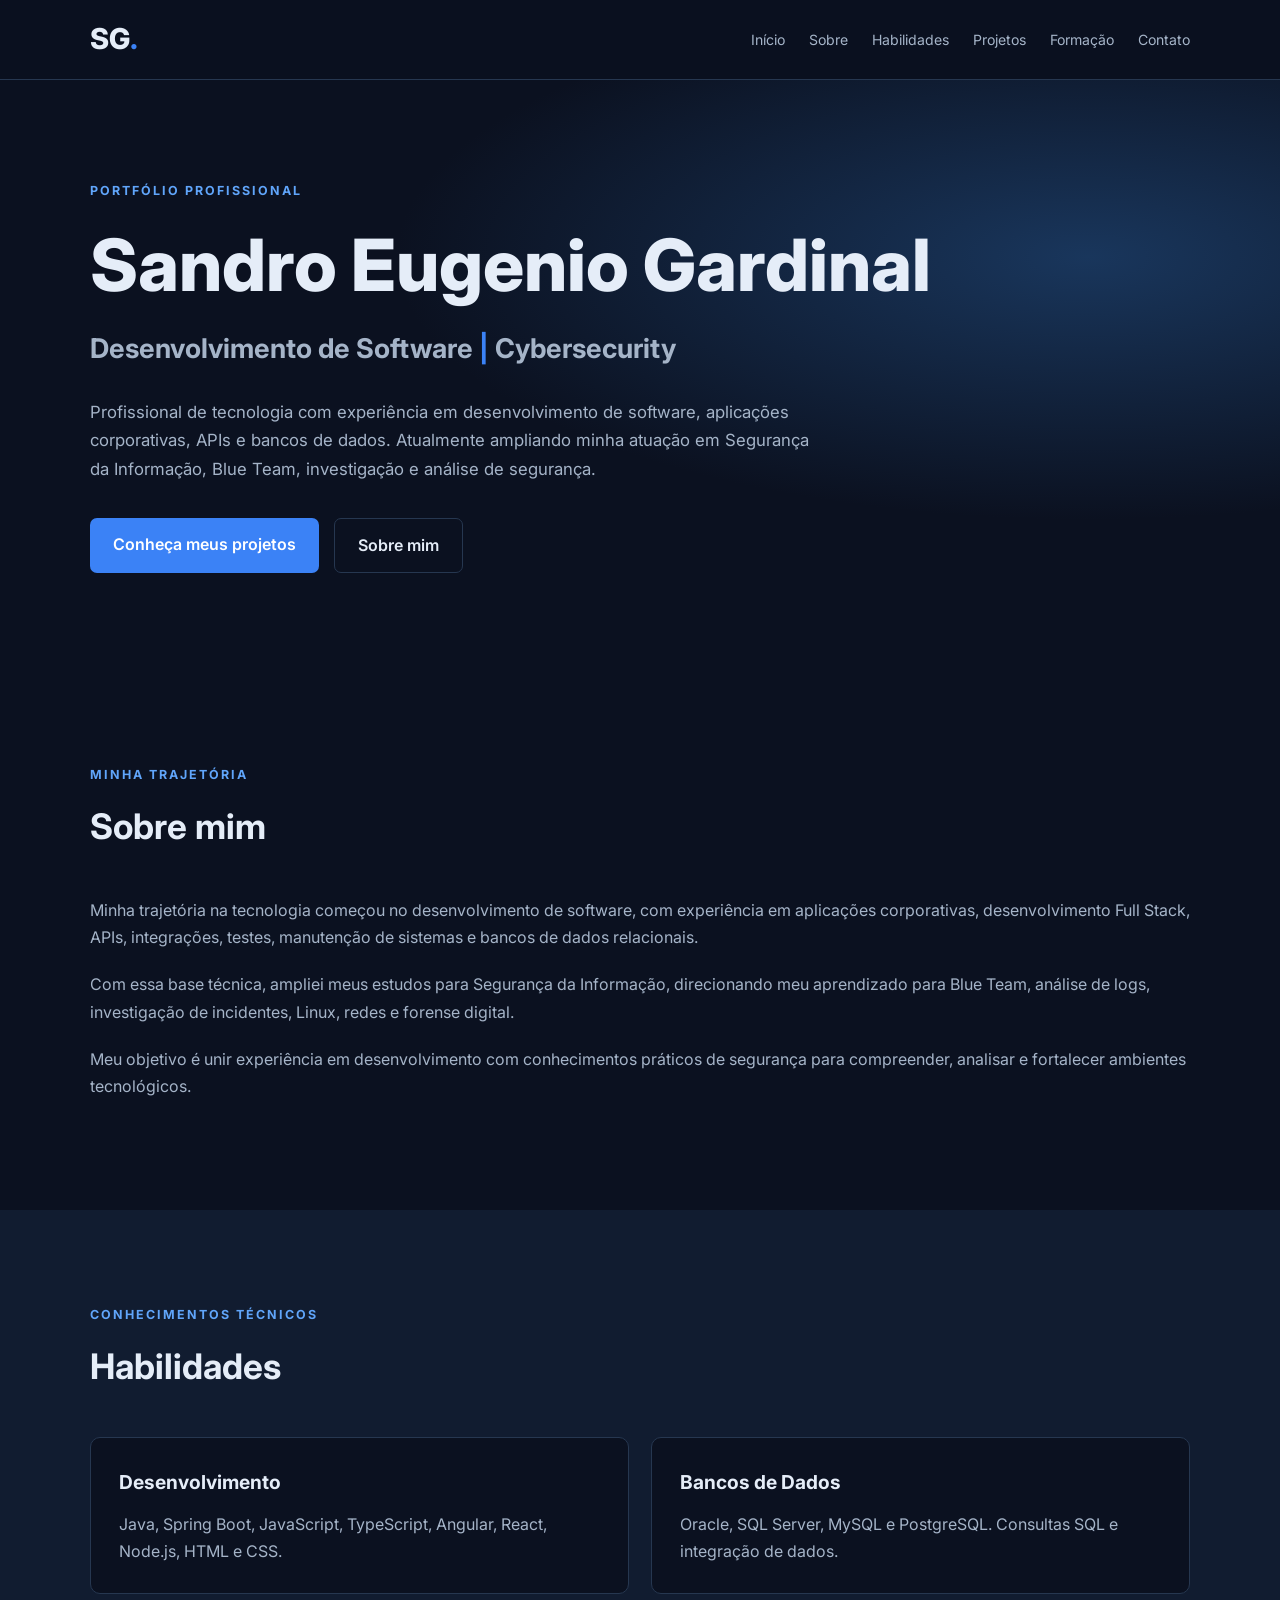
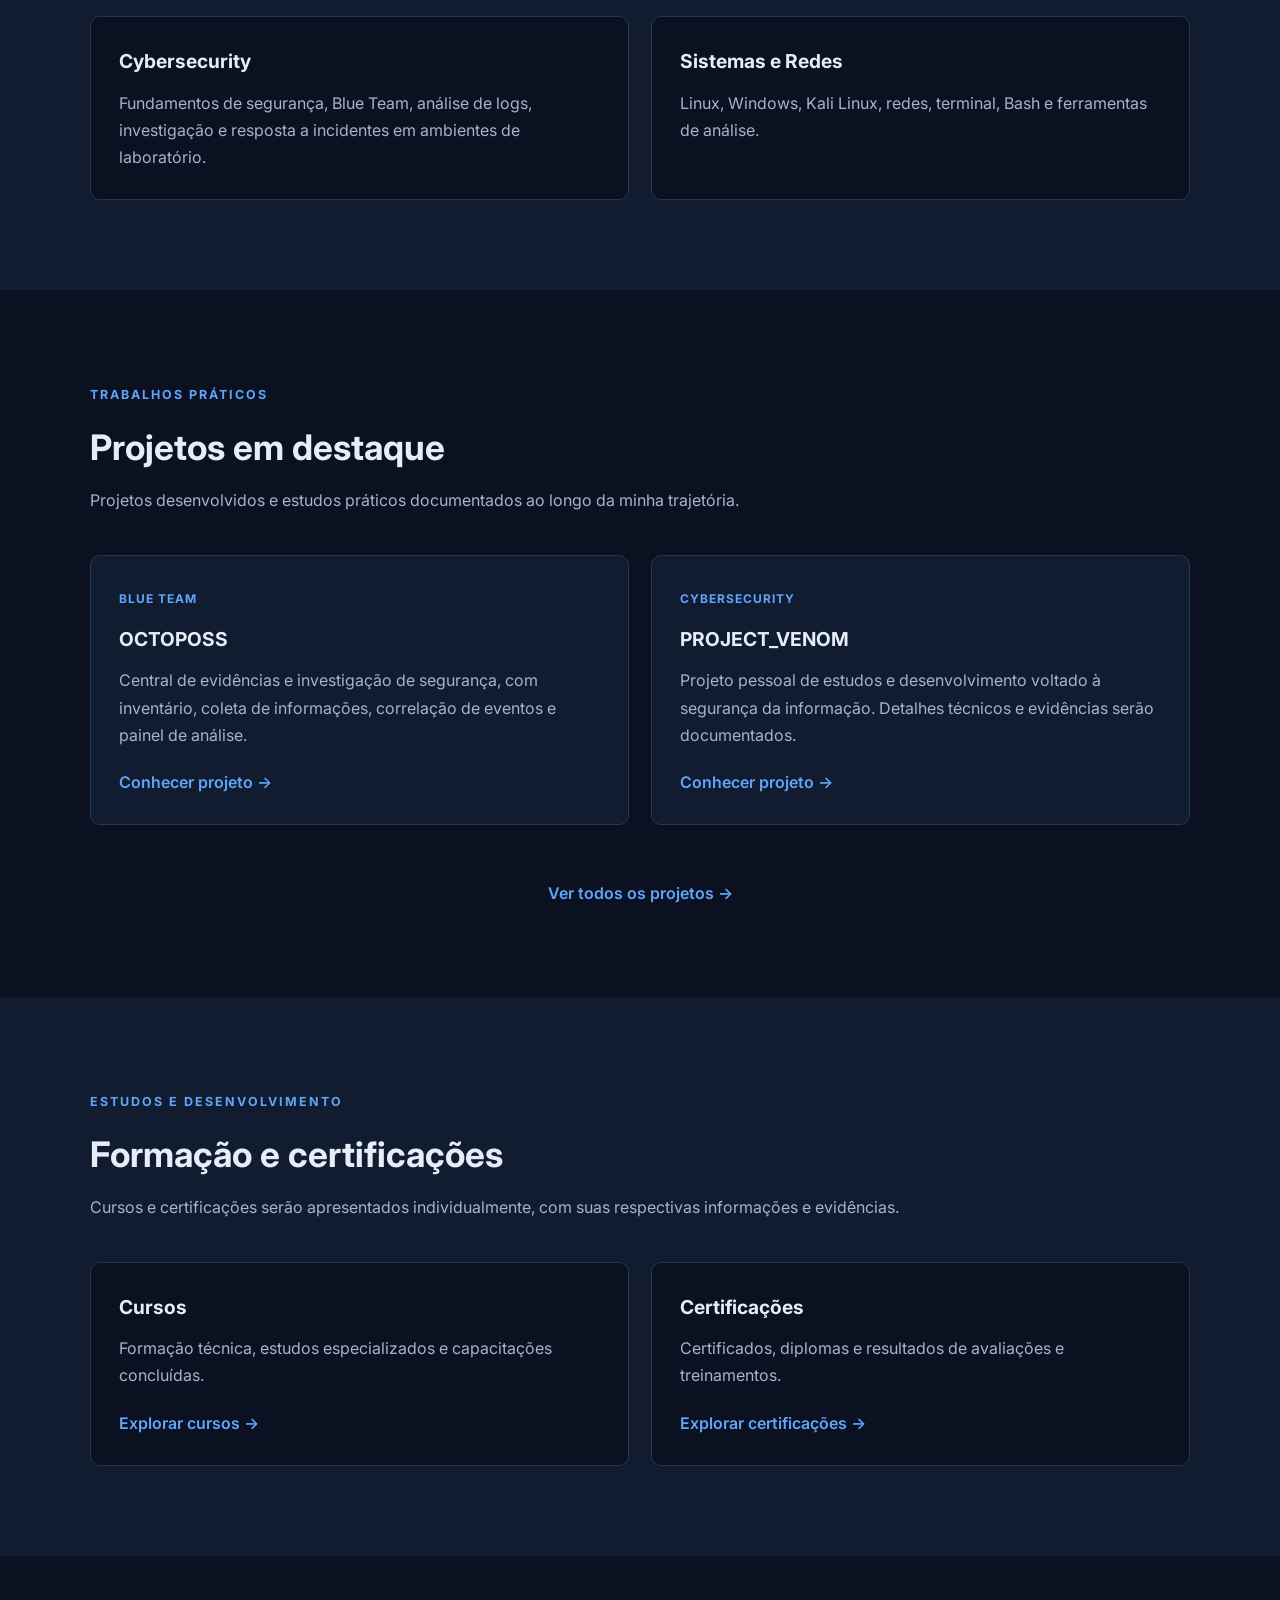
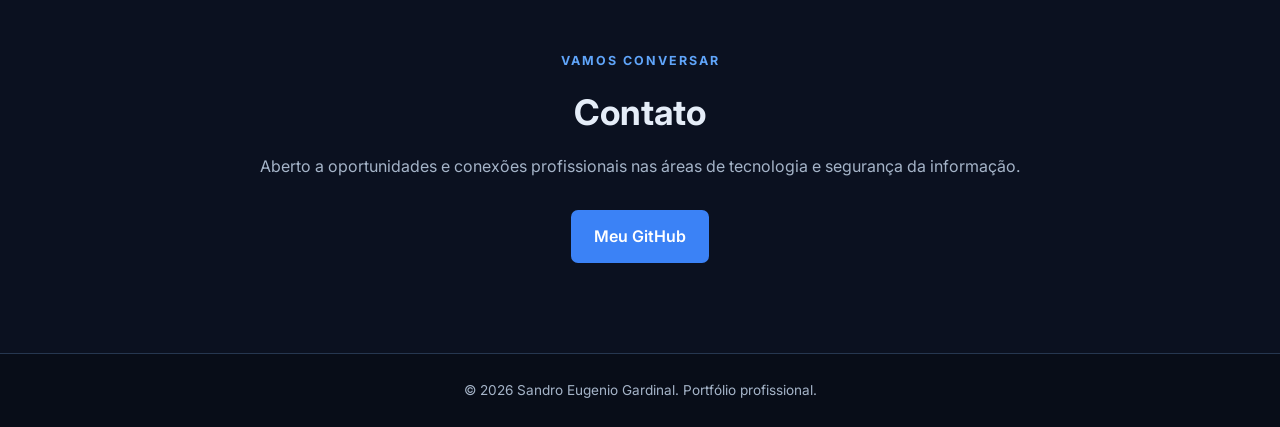
==== index.html @ ea3b9dcc "feat: add portfolio and OCTOPOSS project page" ====
<!DOCTYPE html>
<html lang="pt-BR">
<head>
    <meta charset="UTF-8">
    <meta name="viewport" content="width=device-width, initial-scale=1.0">

    <meta name="description" content="Portfólio profissional de Sandro Eugenio Gardinal. Desenvolvimento de software, Cybersecurity, Blue Team e projetos práticos.">

    <meta name="author" content="Sandro Eugenio Gardinal">

    <title>Sandro Gardinal | Portfólio Profissional</title>

    <link rel="stylesheet" href="assets/css/style.css">
</head>

<body>

    <header class="header">
        <nav class="navbar">
            <a href="index.html" class="logo">SG<span>.</span></a>

            <ul class="nav-links">
                <li><a href="#inicio">Início</a></li>
                <li><a href="#sobre">Sobre</a></li>
                <li><a href="#habilidades">Habilidades</a></li>
                <li><a href="#projetos">Projetos</a></li>
                <li><a href="#formacao">Formação</a></li>
                <li><a href="#contato">Contato</a></li>
            </ul>
        </nav>
    </header>

    <main>

        <section id="inicio" class="hero">

            <div class="hero-content">

                <span class="eyebrow">
                    PORTFÓLIO PROFISSIONAL
                </span>

                <h1>
                    Sandro Eugenio Gardinal
                </h1>

                <h2>
                    Desenvolvimento de Software
                    <span>|</span>
                    Cybersecurity
                </h2>

                <p>
                    Profissional de tecnologia com experiência em
                    desenvolvimento de software, aplicações corporativas,
                    APIs e bancos de dados. Atualmente ampliando minha
                    atuação em Segurança da Informação, Blue Team,
                    investigação e análise de segurança.
                </p>

                <div class="hero-buttons">
                    <a href="#projetos" class="btn btn-primary">
                        Conheça meus projetos
                    </a>

                    <a href="#sobre" class="btn btn-secondary">
                        Sobre mim
                    </a>
                </div>

            </div>

        </section>

        <section id="sobre" class="section">

            <div class="section-heading">
                <span class="eyebrow">MINHA TRAJETÓRIA</span>
                <h2>Sobre mim</h2>
            </div>

            <div class="about-content">

                <p>
                    Minha trajetória na tecnologia começou no desenvolvimento
                    de software, com experiência em aplicações corporativas,
                    desenvolvimento Full Stack, APIs, integrações, testes,
                    manutenção de sistemas e bancos de dados relacionais.
                </p>

                <p>
                    Com essa base técnica, ampliei meus estudos para
                    Segurança da Informação, direcionando meu aprendizado
                    para Blue Team, análise de logs, investigação de
                    incidentes, Linux, redes e forense digital.
                </p>

                <p>
                    Meu objetivo é unir experiência em desenvolvimento
                    com conhecimentos práticos de segurança para
                    compreender, analisar e fortalecer ambientes tecnológicos.
                </p>

            </div>

        </section>

        <section id="habilidades" class="section section-alt">

            <div class="section-heading">
                <span class="eyebrow">CONHECIMENTOS TÉCNICOS</span>
                <h2>Habilidades</h2>
            </div>

            <div class="skills-grid">

                <article class="skill-card">
                    <h3>Desenvolvimento</h3>
                    <p>
                        Java, Spring Boot, JavaScript, TypeScript,
                        Angular, React, Node.js, HTML e CSS.
                    </p>
                </article>

                <article class="skill-card">
                    <h3>Bancos de Dados</h3>
                    <p>
                        Oracle, SQL Server, MySQL e PostgreSQL.
                        Consultas SQL e integração de dados.
                    </p>
                </article>

                <article class="skill-card">
                    <h3>Cybersecurity</h3>
                    <p>
                        Fundamentos de segurança, Blue Team,
                        análise de logs, investigação e resposta
                        a incidentes em ambientes de laboratório.
                    </p>
                </article>

                <article class="skill-card">
                    <h3>Sistemas e Redes</h3>
                    <p>
                        Linux, Windows, Kali Linux, redes,
                        terminal, Bash e ferramentas de análise.
                    </p>
                </article>

            </div>

        </section>

        <section id="projetos" class="section">

            <div class="section-heading">
                <span class="eyebrow">TRABALHOS PRÁTICOS</span>
                <h2>Projetos em destaque</h2>
                <p>
                    Projetos desenvolvidos e estudos práticos
                    documentados ao longo da minha trajetória.
                </p>
            </div>

            <div class="projects-grid">

                <article class="project-card">
                    <span class="project-category">BLUE TEAM</span>

                    <h3>OCTOPOSS</h3>

                    <p>
                        Central de evidências e investigação de segurança,
                        com inventário, coleta de informações,
                        correlação de eventos e painel de análise.
                    </p>

                    <a href="projetos/octoposs.html">
                        Conhecer projeto →
                    </a>
                </article>

                <article class="project-card">
                    <span class="project-category">CYBERSECURITY</span>

                    <h3>PROJECT_VENOM</h3>

                    <p>
                        Projeto pessoal de estudos e desenvolvimento
                        voltado à segurança da informação.
                        Detalhes técnicos e evidências serão documentados.
                    </p>

                    <a href="projetos/project-venom.html">
                        Conhecer projeto →
                    </a>
                </article>

            </div>

            <div class="center-action">
                <a href="projetos/index.html" class="text-link">
                    Ver todos os projetos →
                </a>
            </div>

        </section>

        <section id="formacao" class="section section-alt">

            <div class="section-heading">
                <span class="eyebrow">ESTUDOS E DESENVOLVIMENTO</span>
                <h2>Formação e certificações</h2>
                <p>
                    Cursos e certificações serão apresentados
                    individualmente, com suas respectivas informações
                    e evidências.
                </p>
            </div>

            <div class="formation-grid">

                <article class="formation-card">
                    <h3>Cursos</h3>
                    <p>
                        Formação técnica, estudos especializados
                        e capacitações concluídas.
                    </p>
                    <a href="cursos/index.html">
                        Explorar cursos →
                    </a>
                </article>

                <article class="formation-card">
                    <h3>Certificações</h3>
                    <p>
                        Certificados, diplomas e resultados
                        de avaliações e treinamentos.
                    </p>
                    <a href="certificacoes/index.html">
                        Explorar certificações →
                    </a>
                </article>

            </div>

        </section>

        <section id="contato" class="section contact-section">

            <div class="section-heading">
                <span class="eyebrow">VAMOS CONVERSAR</span>
                <h2>Contato</h2>
                <p>
                    Aberto a oportunidades e conexões profissionais
                    nas áreas de tecnologia e segurança da informação.
                </p>
            </div>

            <a
                href="https://github.com/sandro469"
                target="_blank"
                rel="noopener noreferrer"
                class="btn btn-primary">
                Meu GitHub
            </a>

        </section>

    </main>

    <footer class="footer">
        <p>
            © <span id="current-year">2026</span>
            Sandro Eugenio Gardinal. Portfólio profissional.
        </p>
    </footer>

    <script src="assets/js/script.js"></script>

</body>
</html>
---- assets/css/style.css ----
@import url('https://fonts.googleapis.com/css2?family=Inter:wght@400;500;600;700;800&display=swap');

:root {
    --background: #0b1120;
    --surface: #111c30;
    --surface-alt: #152238;
    --primary: #3b82f6;
    --primary-light: #60a5fa;
    --text: #e5edf8;
    --muted: #a5b4c8;
    --border: #263750;
}

* {
    margin: 0;
    padding: 0;
    box-sizing: border-box;
    scroll-behavior: smooth;
}

body {
    font-family: 'Inter', sans-serif;
    background: var(--background);
    color: var(--text);
    line-height: 1.7;
}

a {
    color: inherit;
    text-decoration: none;
}

.header {
    position: sticky;
    top: 0;
    z-index: 100;
    background: rgba(11, 17, 32, 0.95);
    border-bottom: 1px solid var(--border);
    backdrop-filter: blur(12px);
}

.navbar {
    max-width: 1150px;
    margin: auto;
    min-height: 76px;
    padding: 15px 25px;
    display: flex;
    justify-content: space-between;
    align-items: center;
    gap: 20px;
}

.logo {
    font-size: 1.8rem;
    font-weight: 800;
}

.logo span {
    color: var(--primary);
}

.nav-links {
    display: flex;
    list-style: none;
    gap: 24px;
    flex-wrap: wrap;
}

.nav-links a {
    color: var(--muted);
    font-size: 0.88rem;
    transition: 0.3s;
}

.nav-links a:hover {
    color: var(--primary-light);
}

.hero {
    min-height: 590px;
    display: flex;
    align-items: center;
    padding: 90px 25px;
    background:
        radial-gradient(ellipse at 85% 30%, #19365c 0%, transparent 45%),
        var(--background);
}

.hero-content {
    width: 100%;
    max-width: 1100px;
    margin: auto;
}

.eyebrow {
    color: var(--primary-light);
    font-size: 0.78rem;
    font-weight: 700;
    letter-spacing: 2px;
}

.hero h1 {
    font-size: clamp(2.4rem, 6vw, 4.5rem);
    line-height: 1.15;
    margin: 20px 0;
    font-weight: 800;
}

.hero h2 {
    font-size: clamp(1.1rem, 3vw, 1.7rem);
    color: var(--muted);
    margin-bottom: 25px;
}

.hero h2 span {
    color: var(--primary);
}

.hero p {
    max-width: 720px;
    color: var(--muted);
    font-size: 1.05rem;
}

.hero-buttons {
    display: flex;
    gap: 15px;
    flex-wrap: wrap;
    margin-top: 35px;
}

.btn {
    display: inline-block;
    padding: 13px 23px;
    border-radius: 7px;
    font-weight: 600;
    transition: 0.3s;
}

.btn-primary {
    background: var(--primary);
    color: white;
}

.btn-primary:hover {
    background: #2563eb;
    transform: translateY(-2px);
}

.btn-secondary {
    border: 1px solid var(--border);
    color: var(--text);
}

.btn-secondary:hover {
    border-color: var(--primary);
    color: var(--primary-light);
}

.section {
    padding: 90px 25px;
}

.section-alt {
    background: var(--surface);
}

.section-heading {
    max-width: 1100px;
    margin: 0 auto 40px;
}

.section-heading h2 {
    font-size: 2.2rem;
    margin: 10px 0;
}

.section-heading p {
    color: var(--muted);
}

.about-content {
    max-width: 1100px;
    margin: auto;
    color: var(--muted);
}

.about-content p {
    margin-bottom: 20px;
}

.skills-grid,
.projects-grid,
.formation-grid {
    max-width: 1100px;
    margin: auto;
    display: grid;
    grid-template-columns: repeat(2, 1fr);
    gap: 22px;
}

.skill-card,
.project-card,
.formation-card {
    background: var(--surface);
    padding: 28px;
    border: 1px solid var(--border);
    border-radius: 10px;
    transition: 0.3s;
}

.section-alt .skill-card,
.section-alt .formation-card {
    background: var(--background);
}

.skill-card:hover,
.project-card:hover,
.formation-card:hover {
    transform: translateY(-5px);
    border-color: var(--primary);
}

.skill-card h3,
.project-card h3,
.formation-card h3 {
    font-size: 1.2rem;
    margin-bottom: 12px;
}

.skill-card p,
.project-card p,
.formation-card p {
    color: var(--muted);
}

.project-category {
    color: var(--primary-light);
    font-size: 0.75rem;
    font-weight: 700;
    letter-spacing: 1px;
}

.project-card h3 {
    margin-top: 12px;
}

.project-card a,
.formation-card a,
.text-link {
    display: inline-block;
    margin-top: 20px;
    color: var(--primary-light);
    font-weight: 600;
}

.project-card a:hover,
.formation-card a:hover,
.text-link:hover {
    color: white;
}

.center-action {
    max-width: 1100px;
    margin: 35px auto 0;
    text-align: center;
}

.contact-section {
    text-align: center;
}

.contact-section .section-heading {
    margin-bottom: 30px;
}

.footer {
    padding: 25px;
    text-align: center;
    background: #080d18;
    border-top: 1px solid var(--border);
    color: var(--muted);
    font-size: 0.85rem;
}

@media (max-width: 768px) {
    .navbar {
        flex-direction: column;
    }

    .nav-links {
        justify-content: center;
        gap: 12px 18px;
    }

    .hero {
        min-height: auto;
        padding: 75px 22px;
    }

    .section {
        padding: 65px 22px;
    }

    .skills-grid,
    .projects-grid,
    .formation-grid {
        grid-template-columns: 1fr;
    }
}
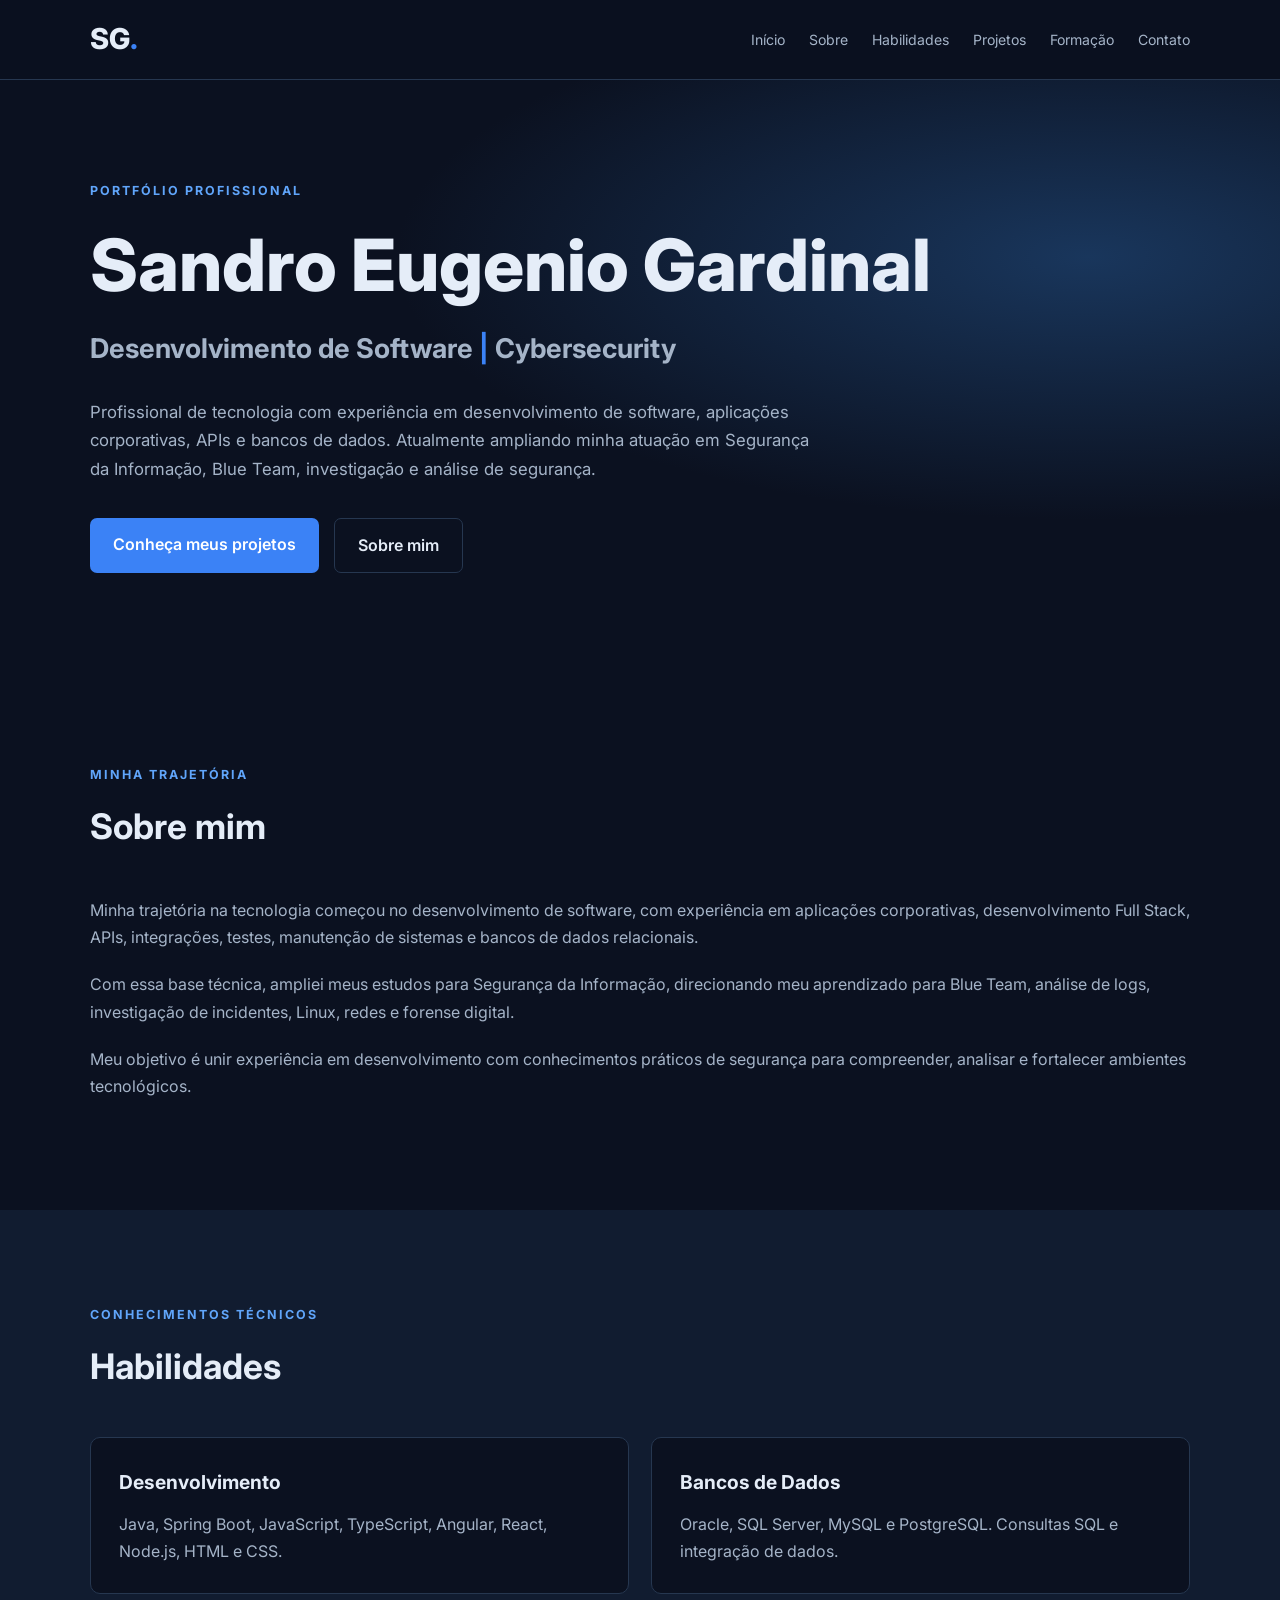
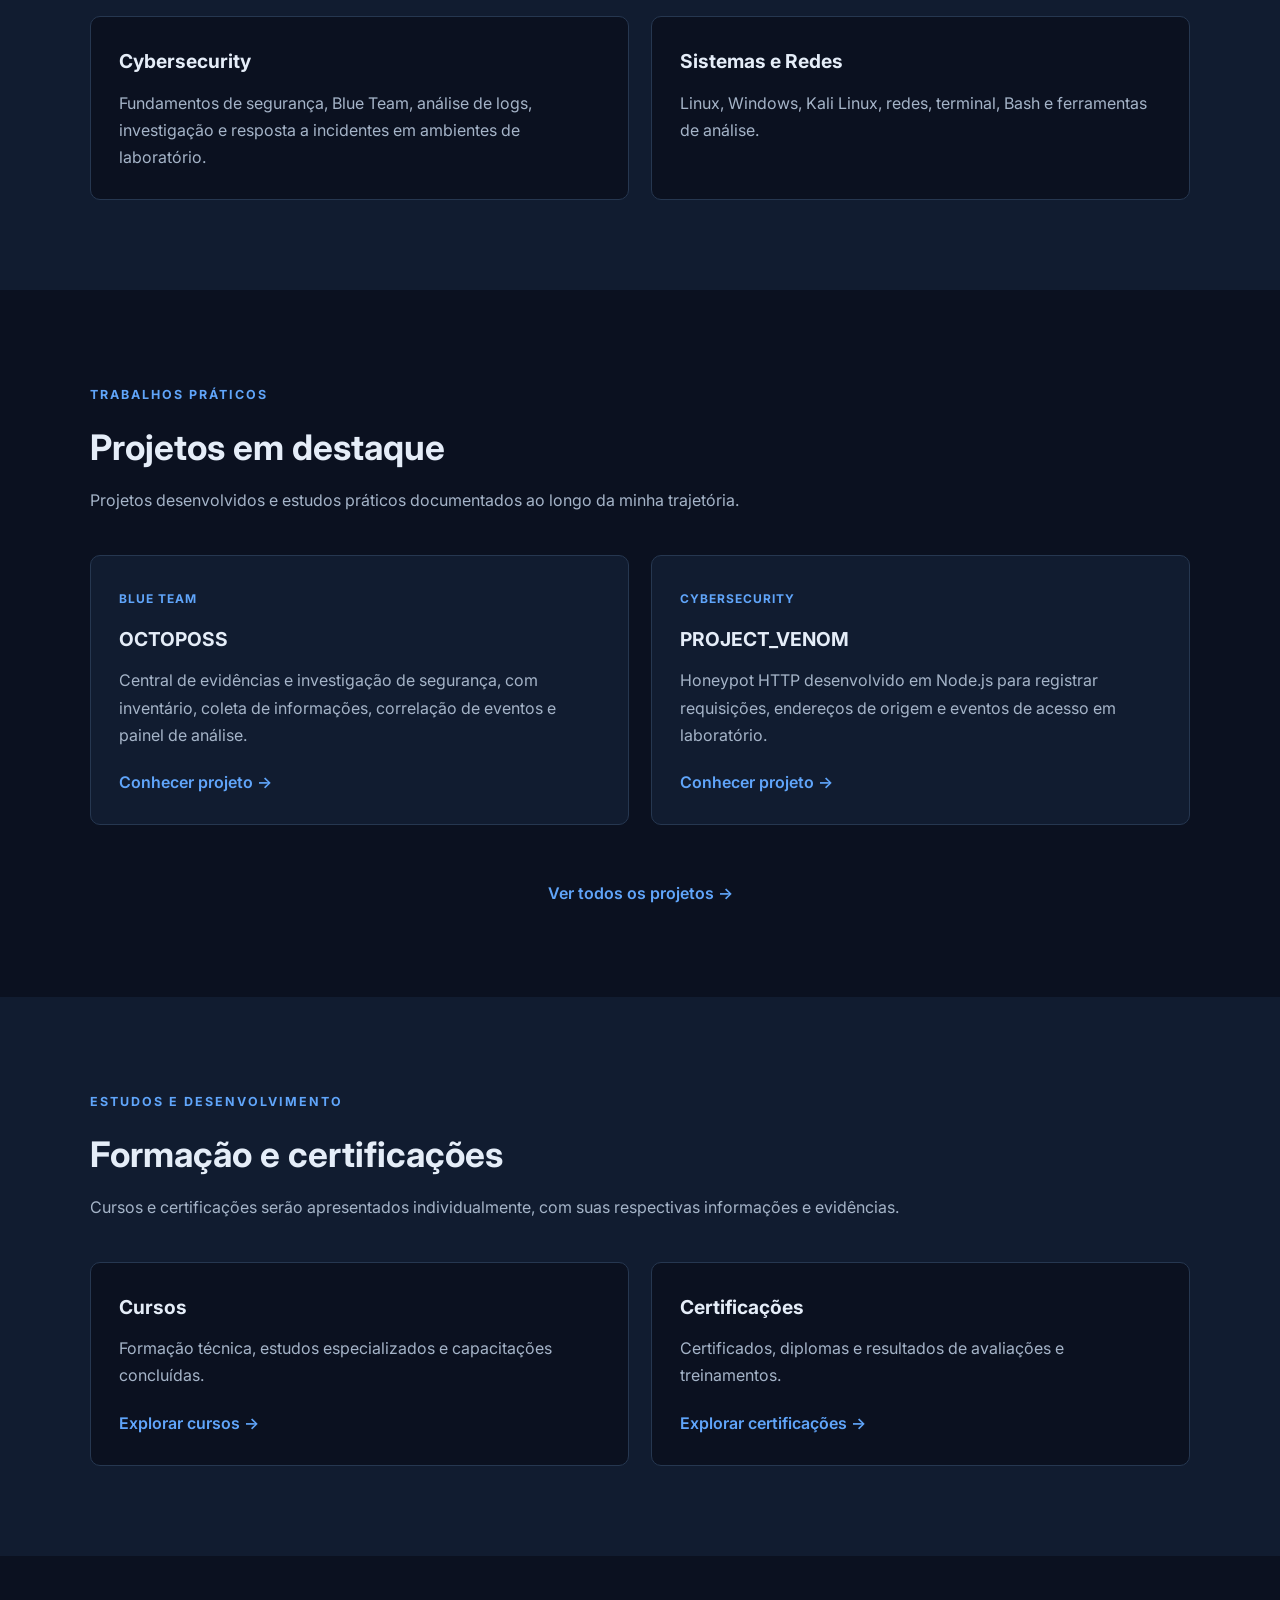
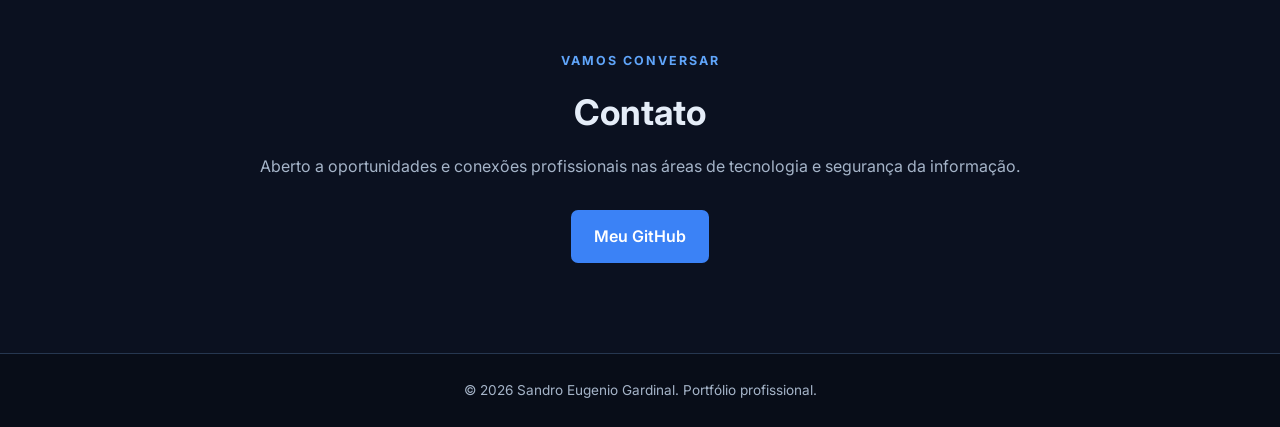
==== commit 5b61f287: "docs: update PROJECT VENOM portfolio description" ====
--- a/index.html
+++ b/index.html
@@ -186,9 +186,9 @@
                     <h3>PROJECT_VENOM</h3>
 
                     <p>
-                        Projeto pessoal de estudos e desenvolvimento
-                        voltado à segurança da informação.
-                        Detalhes técnicos e evidências serão documentados.
+                        Honeypot HTTP desenvolvido em Node.js para
+                        registrar requisições, endereços de origem
+                        e eventos de acesso em laboratório.
                     </p>
 
                     <a href="projetos/project-venom.html">
